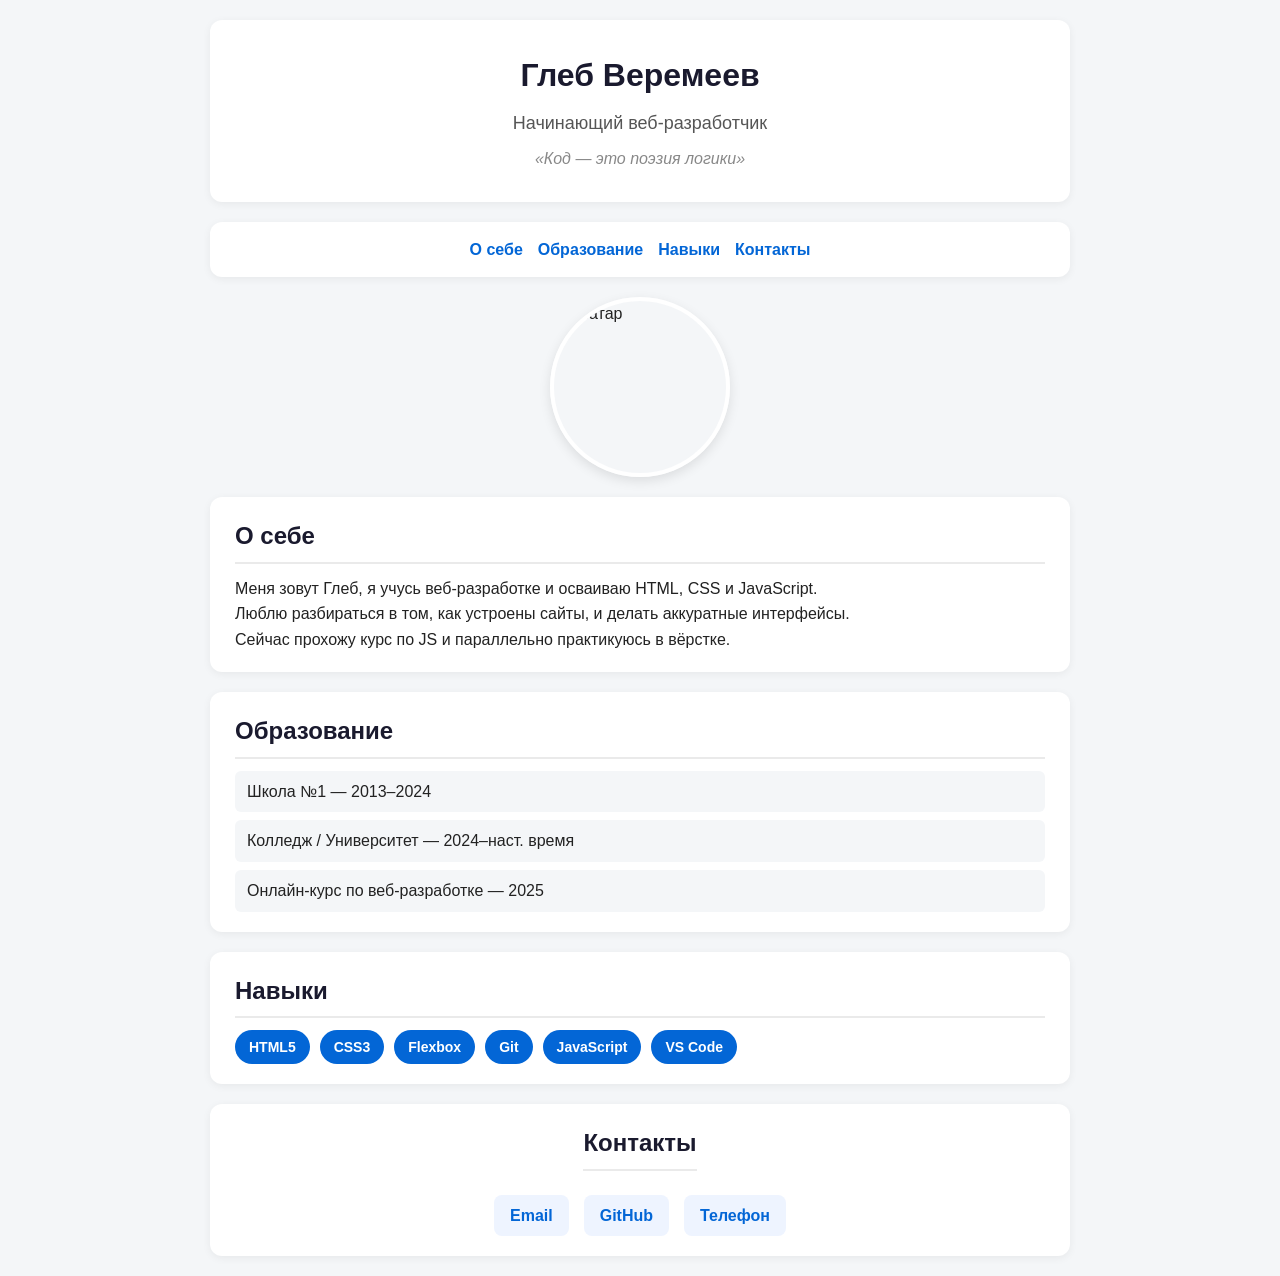
==== task1/index.html @ 29e6de43 "lab" ====
<!DOCTYPE html>
<html lang="ru">
<head>
    <meta charset="utf-8">
    <meta name="viewport" content="width=device-width, initial-scale=1">
    <title>Резюме — Глеб Веремеев</title>
    <link rel="stylesheet" href="style.css">
</head>
<body>
    <header class="header">
        <h1>Глеб Веремеев</h1>
        <p class="subtitle">Начинающий веб-разработчик</p>
        <p class="slogan">«Код — это поэзия логики»</p>
    </header>

    <nav class="nav">
        <a href="#about">О себе</a>
        <a href="#education">Образование</a>
        <a href="#skills">Навыки</a>
        <a href="#contacts">Контакты</a>
    </nav>

    <main class="main">
        <section class="avatar-section">
            <img
                class="avatar"
                src="https://i.pravatar.cc/300"
                alt="Аватар"
            >
        </section>

        <article class="about" id="about">
            <h2>О себе</h2>
            <p>Меня зовут Глеб, я учусь веб-разработке и осваиваю HTML, CSS и JavaScript.</p>
            <p>Люблю разбираться в том, как устроены сайты, и делать аккуратные интерфейсы.</p>
            <p>Сейчас прохожу курс по JS и параллельно практикуюсь в вёрстке.</p>
        </article>

        <section class="education" id="education">
            <h2>Образование</h2>
            <ul>
                <li>Школа №1 — 2013–2024</li>
                <li>Колледж / Университет — 2024–наст. время</li>
                <li>Онлайн-курс по веб-разработке — 2025</li>
            </ul>
        </section>

        <section class="skills" id="skills">
            <h2>Навыки</h2>
            <div class="skills-list">
                <span class="skill">HTML5</span>
                <span class="skill">CSS3</span>
                <span class="skill">Flexbox</span>
                <span class="skill">Git</span>
                <span class="skill">JavaScript</span>
                <span class="skill">VS Code</span>
            </div>
        </section>
    </main>

    <footer class="footer" id="contacts">
        <h2>Контакты</h2>
        <div class="contacts-list">
            <a href="mailto:gleb@example.com">Email</a>
            <a href="https://github.com/glebveremeev" target="_blank">GitHub</a>
            <a href="tel:+375000000000">Телефон</a>
        </div>
    </footer>
</body>
</html>
---- task1/style.css ----
* {
    box-sizing: border-box;
    margin: 0;
    padding: 0;
}

body {
    font-family: Arial, sans-serif;
    background: #f4f6f8;
    color: #222;
    line-height: 1.6;
    display: flex;
    flex-direction: column;
    gap: 20px;
    padding: 20px;
    max-width: 900px;
    margin: 0 auto;
}

/* Шапка */
.header {
    display: flex;
    flex-direction: column;
    align-items: center;
    gap: 8px;
    background: #fff;
    padding: 30px 20px;
    border-radius: 12px;
    box-shadow: 0 2px 8px rgba(0,0,0,0.06);
    text-align: center;
}

.header h1 {
    font-size: 32px;
    color: #1a1a2e;
}

.subtitle {
    color: #555;
    font-size: 18px;
}

.slogan {
    font-style: italic;
    color: #888;
}

/* Навигация */
.nav {
    display: flex;
    justify-content: center;
    flex-wrap: wrap;
    gap: 15px;
    background: #fff;
    padding: 15px;
    border-radius: 12px;
    box-shadow: 0 2px 8px rgba(0,0,0,0.06);
}

.nav a {
    color: #0366d6;
    text-decoration: none;
    font-weight: bold;
    transition: color 0.2s;
}

.nav a:hover {
    color: #024a9c;
    text-decoration: underline;
}

/* Основной блок */
.main {
    display: flex;
    flex-direction: column;
    gap: 20px;
}

/* Аватар */
.avatar-section {
    display: flex;
    justify-content: center;
}

.avatar {
    width: 180px;
    height: 180px;
    border-radius: 50%;
    object-fit: cover;
    border: 4px solid #fff;
    box-shadow: 0 4px 12px rgba(0,0,0,0.1);
}

/* Секции */
.about,
.education,
.skills,
.footer {
    background: #fff;
    padding: 20px 25px;
    border-radius: 12px;
    box-shadow: 0 2px 8px rgba(0,0,0,0.06);
}

h2 {
    margin-bottom: 12px;
    color: #1a1a2e;
    border-bottom: 2px solid #eaeaea;
    padding-bottom: 6px;
}

/* Образование */
.education ul {
    list-style: none;
    display: flex;
    flex-direction: column;
    gap: 8px;
}

.education li {
    padding: 8px 12px;
    background: #f4f6f8;
    border-radius: 6px;
}

/* Навыки */
.skills-list {
    display: flex;
    flex-wrap: wrap;
    gap: 10px;
}

.skill {
    display: inline-block;
    padding: 6px 14px;
    background: #0366d6;
    color: #fff;
    border-radius: 999px;
    font-size: 14px;
    font-weight: bold;
}

/* Контакты */
.footer {
    display: flex;
    flex-direction: column;
    align-items: center;
    gap: 12px;
    text-align: center;
}

.contacts-list {
    display: flex;
    flex-wrap: wrap;
    justify-content: center;
    gap: 15px;
}

.contacts-list a {
    color: #0366d6;
    text-decoration: none;
    font-weight: bold;
    padding: 8px 16px;
    background: #eef4ff;
    border-radius: 8px;
    transition: background 0.2s, color 0.2s;
}

.contacts-list a:hover {
    background: #0366d6;
    color: #fff;
    text-decoration: underline;
}
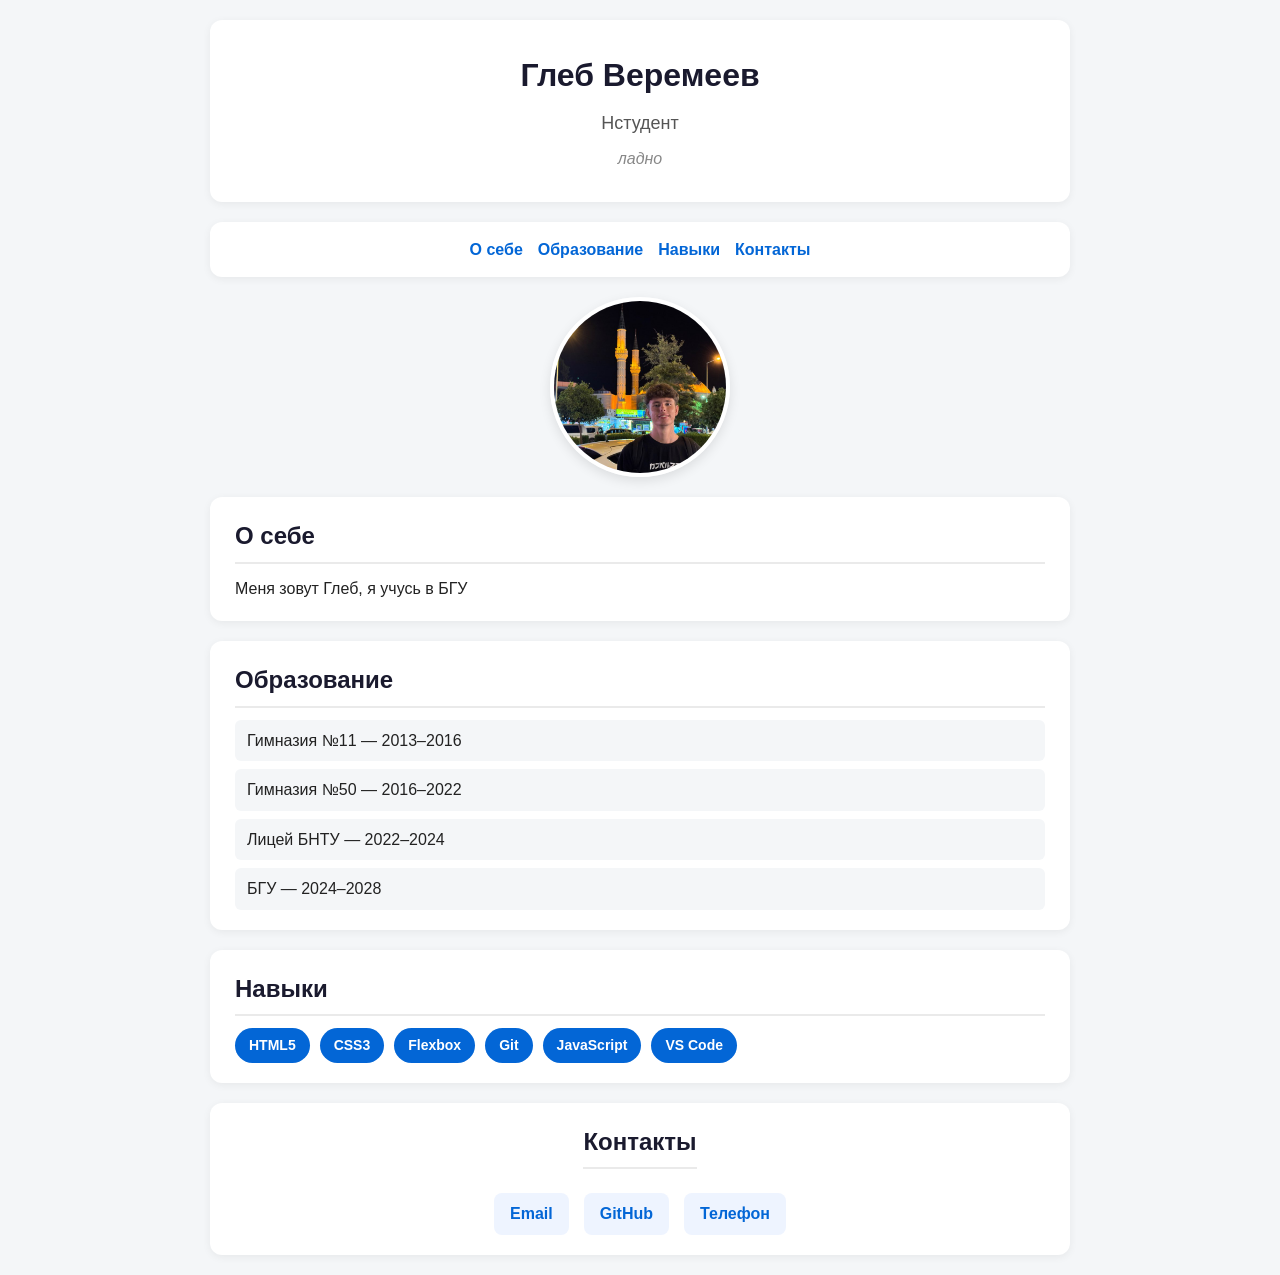
==== commit 1af18605: "lab1: update content" ====
--- a/task1/index.html
+++ b/task1/index.html
@@ -9,8 +9,8 @@
 <body>
     <header class="header">
         <h1>Глеб Веремеев</h1>
-        <p class="subtitle">Начинающий веб-разработчик</p>
-        <p class="slogan">«Код — это поэзия логики»</p>
+        <p class="subtitle">Нстудент</p>
+        <p class="slogan">ладно</p>
     </header>
 
     <nav class="nav">
@@ -24,24 +24,23 @@
         <section class="avatar-section">
             <img
                 class="avatar"
-                src="https://i.pravatar.cc/300"
+                src="avatar.jpg"
                 alt="Аватар"
             >
         </section>
 
         <article class="about" id="about">
             <h2>О себе</h2>
-            <p>Меня зовут Глеб, я учусь веб-разработке и осваиваю HTML, CSS и JavaScript.</p>
-            <p>Люблю разбираться в том, как устроены сайты, и делать аккуратные интерфейсы.</p>
-            <p>Сейчас прохожу курс по JS и параллельно практикуюсь в вёрстке.</p>
+            <p>Меня зовут Глеб, я учусь в БГУ</p>
         </article>
 
         <section class="education" id="education">
             <h2>Образование</h2>
             <ul>
-                <li>Школа №1 — 2013–2024</li>
-                <li>Колледж / Университет — 2024–наст. время</li>
-                <li>Онлайн-курс по веб-разработке — 2025</li>
+                <li>Гимназия №11 — 2013–2016</li>
+                <li>Гимназия №50 — 2016–2022</li>
+                <li>Лицей БНТУ — 2022–2024</li>
+                <li>БГУ — 2024–2028</li>
             </ul>
         </section>
 
@@ -61,9 +60,9 @@
     <footer class="footer" id="contacts">
         <h2>Контакты</h2>
         <div class="contacts-list">
-            <a href="mailto:gleb@example.com">Email</a>
+            <a href="glebveremeev@gmail.com">Email</a>
             <a href="https://github.com/glebveremeev" target="_blank">GitHub</a>
-            <a href="tel:+375000000000">Телефон</a>
+            <a href="tel:+375293648144">Телефон</a>
         </div>
     </footer>
 </body>
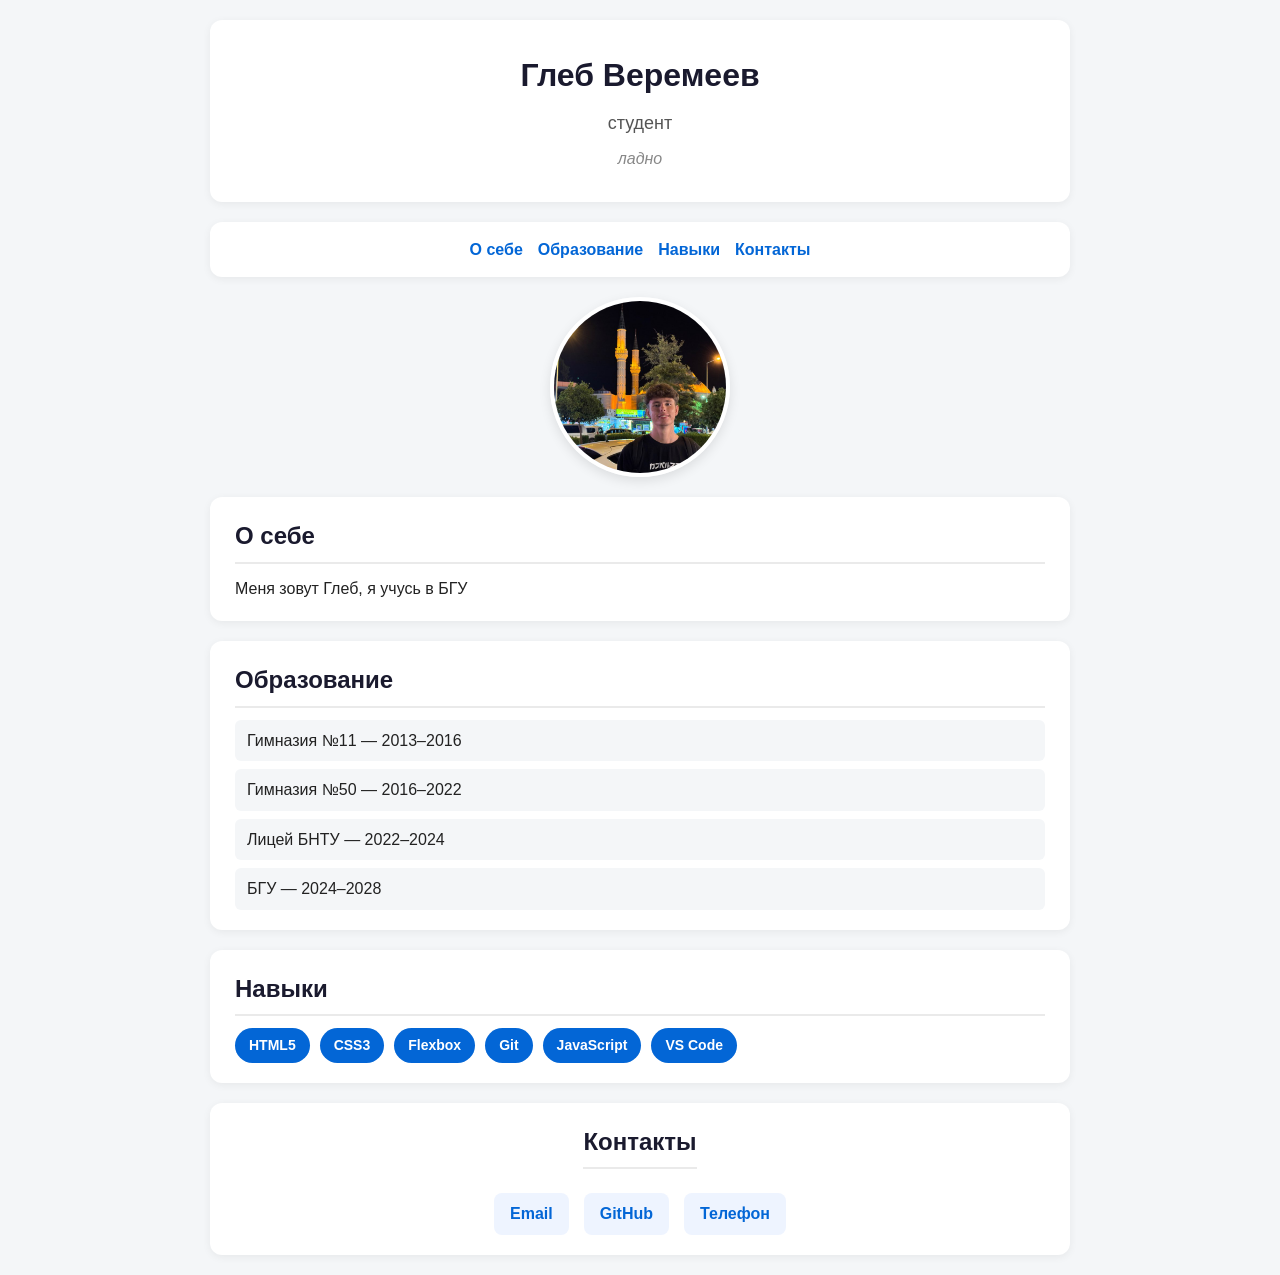
==== commit 0a0f7d95: "lab1" ====
--- a/task1/index.html
+++ b/task1/index.html
@@ -9,7 +9,7 @@
 <body>
     <header class="header">
         <h1>Глеб Веремеев</h1>
-        <p class="subtitle">Нстудент</p>
+        <p class="subtitle">студент</p>
         <p class="slogan">ладно</p>
     </header>
 
